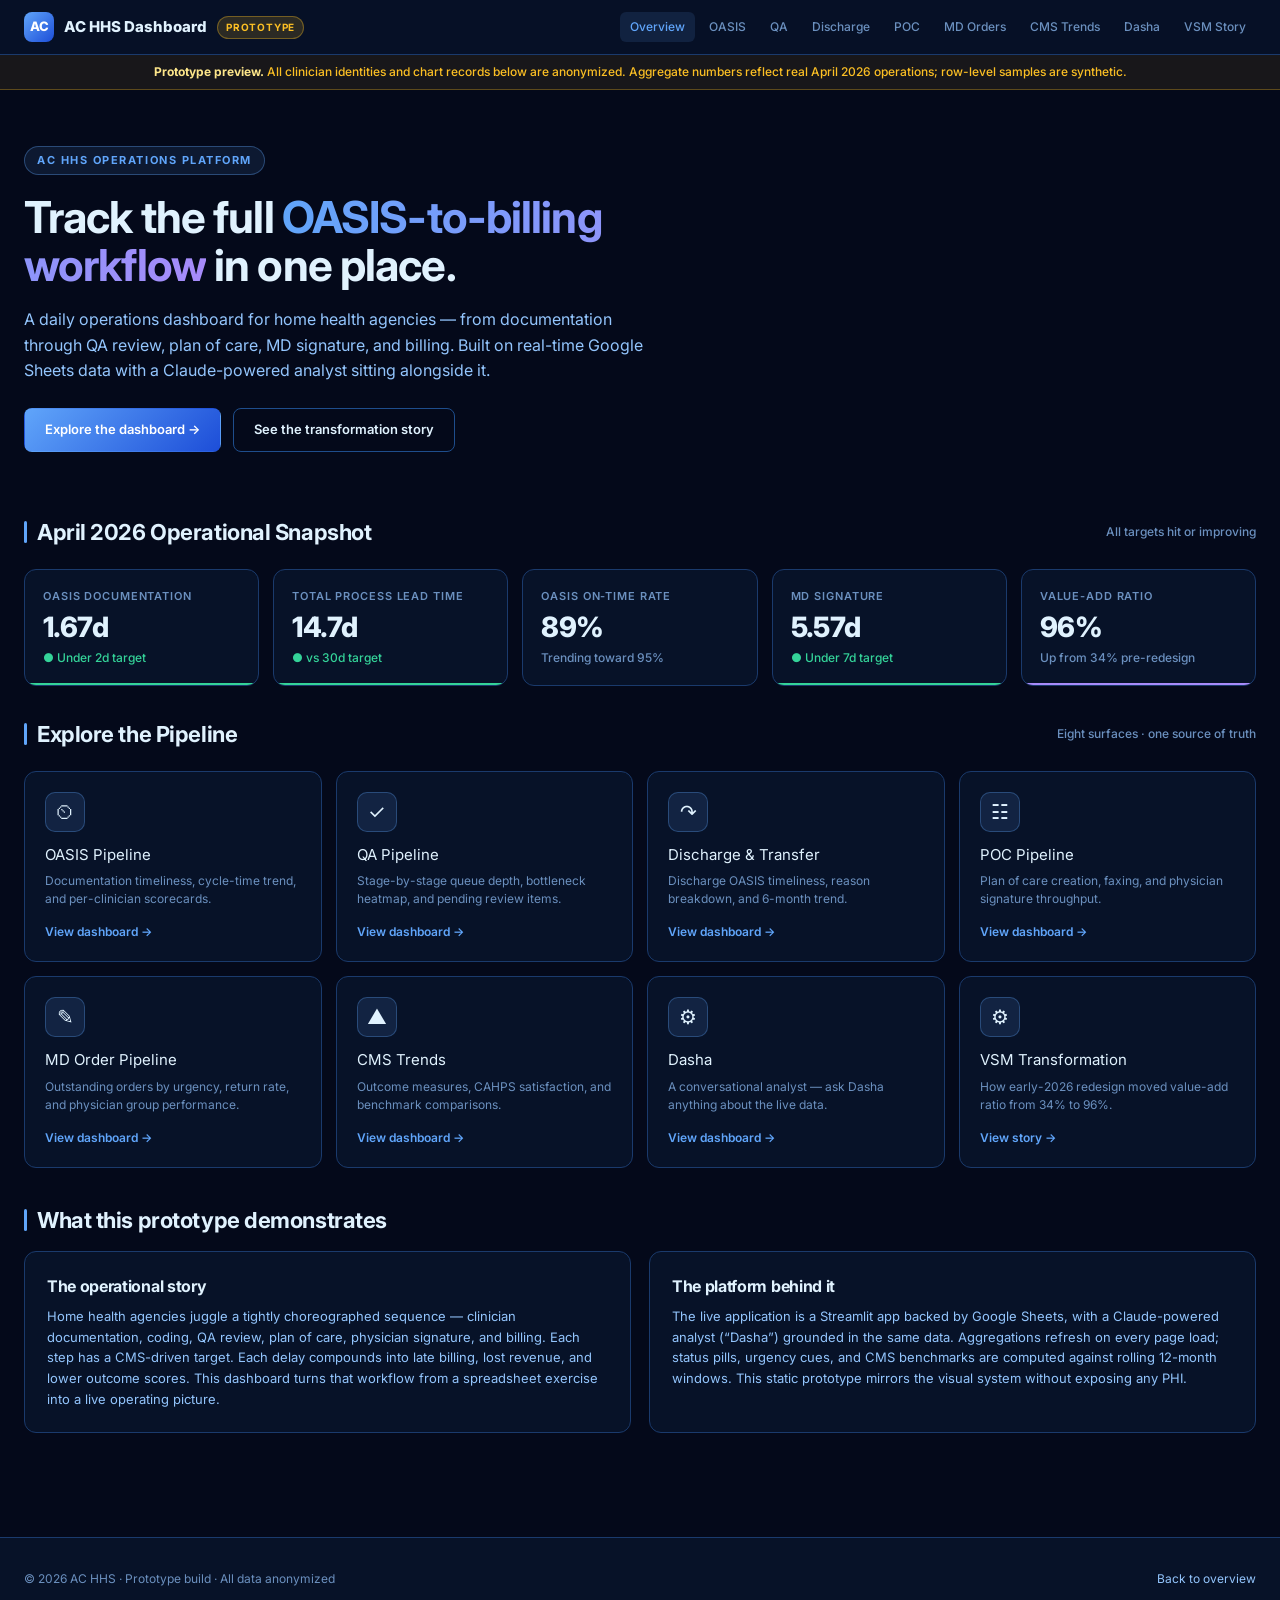
==== index.html @ 63a44fde "Build AC HHS operations dashboard prototype Static GitHub Pages site showcasing the home health oper" ====
<!DOCTYPE html>
<html lang="en">
<head>
  <meta charset="UTF-8" />
  <meta name="viewport" content="width=device-width, initial-scale=1.0" />
  <title>AC HHS Operations Dashboard — Prototype</title>
  <meta name="description" content="Prototype of the AC HHS home health operations dashboard — track OASIS-to-billing workflow in one place." />
  <link rel="stylesheet" href="assets/styles.css" />
</head>
<body>

<nav class="demo-nav">
  <div class="demo-nav-inner">
    <div class="demo-brand">
      <span class="demo-brand-mark">AC</span>
      <span>AC HHS Dashboard</span>
      <span class="demo-pill">Prototype</span>
    </div>
    <div class="demo-nav-links">
      <a href="index.html" class="active">Overview</a>
      <a href="oasis.html">OASIS</a>
      <a href="qa.html">QA</a>
      <a href="discharge.html">Discharge</a>
      <a href="poc.html">POC</a>
      <a href="md-orders.html">MD Orders</a>
      <a href="cms-trends.html">CMS Trends</a>
      <a href="dasha.html">Dasha</a>
      <a href="vsm.html">VSM Story</a>
    </div>
  </div>
</nav>

<div class="demo-banner">
  <strong>Prototype preview.</strong> All clinician identities and chart records below are anonymized. Aggregate numbers reflect real April 2026 operations; row-level samples are synthetic.
</div>

<div class="container">

  <section class="hero">
    <span class="eyebrow">AC HHS Operations Platform</span>
    <h1>Track the full <span class="accent-text">OASIS-to-billing workflow</span> in one place.</h1>
    <p>A daily operations dashboard for home health agencies — from documentation through QA review, plan of care, MD signature, and billing. Built on real-time Google Sheets data with a Claude-powered analyst sitting alongside it.</p>
    <div class="hero-ctas">
      <a class="btn btn-primary" href="oasis.html">Explore the dashboard &rarr;</a>
      <a class="btn btn-secondary" href="vsm.html">See the transformation story</a>
    </div>
  </section>

  <div class="section-header">
    <span class="section-accent"></span>
    <h2>April 2026 Operational Snapshot</h2>
    <span class="section-sub">All targets hit or improving</span>
  </div>

  <div class="kpi-grid">
    <div class="kpi-card accent-green">
      <div class="kpi-label">OASIS Documentation</div>
      <div class="kpi-value">1.67d</div>
      <div class="kpi-sub good">&#9679; Under 2d target</div>
    </div>
    <div class="kpi-card accent-green">
      <div class="kpi-label">Total Process Lead Time</div>
      <div class="kpi-value">14.7d</div>
      <div class="kpi-sub good">&#9679; vs 30d target</div>
    </div>
    <div class="kpi-card accent-blue">
      <div class="kpi-label">OASIS On-Time Rate</div>
      <div class="kpi-value">89%</div>
      <div class="kpi-sub">Trending toward 95%</div>
    </div>
    <div class="kpi-card accent-green">
      <div class="kpi-label">MD Signature</div>
      <div class="kpi-value">5.57d</div>
      <div class="kpi-sub good">&#9679; Under 7d target</div>
    </div>
    <div class="kpi-card accent-purple">
      <div class="kpi-label">Value-Add Ratio</div>
      <div class="kpi-value">96%</div>
      <div class="kpi-sub">Up from 34% pre-redesign</div>
    </div>
  </div>

  <div class="section-header">
    <span class="section-accent"></span>
    <h2>Explore the Pipeline</h2>
    <span class="section-sub">Eight surfaces &middot; one source of truth</span>
  </div>

  <div class="page-grid">
    <a class="page-card" href="oasis.html">
      <div class="page-card-icon">&#9202;</div>
      <div class="page-card-title">OASIS Pipeline</div>
      <div class="page-card-desc">Documentation timeliness, cycle-time trend, and per-clinician scorecards.</div>
      <span class="page-card-link">View dashboard &rarr;</span>
    </a>
    <a class="page-card" href="qa.html">
      <div class="page-card-icon">&#10003;</div>
      <div class="page-card-title">QA Pipeline</div>
      <div class="page-card-desc">Stage-by-stage queue depth, bottleneck heatmap, and pending review items.</div>
      <span class="page-card-link">View dashboard &rarr;</span>
    </a>
    <a class="page-card" href="discharge.html">
      <div class="page-card-icon">&#8631;</div>
      <div class="page-card-title">Discharge &amp; Transfer</div>
      <div class="page-card-desc">Discharge OASIS timeliness, reason breakdown, and 6-month trend.</div>
      <span class="page-card-link">View dashboard &rarr;</span>
    </a>
    <a class="page-card" href="poc.html">
      <div class="page-card-icon">&#9783;</div>
      <div class="page-card-title">POC Pipeline</div>
      <div class="page-card-desc">Plan of care creation, faxing, and physician signature throughput.</div>
      <span class="page-card-link">View dashboard &rarr;</span>
    </a>
    <a class="page-card" href="md-orders.html">
      <div class="page-card-icon">&#9998;</div>
      <div class="page-card-title">MD Order Pipeline</div>
      <div class="page-card-desc">Outstanding orders by urgency, return rate, and physician group performance.</div>
      <span class="page-card-link">View dashboard &rarr;</span>
    </a>
    <a class="page-card" href="cms-trends.html">
      <div class="page-card-icon">&#9650;</div>
      <div class="page-card-title">CMS Trends</div>
      <div class="page-card-desc">Outcome measures, CAHPS satisfaction, and benchmark comparisons.</div>
      <span class="page-card-link">View dashboard &rarr;</span>
    </a>
    <a class="page-card" href="dasha.html">
      <div class="page-card-icon">&#9881;</div>
      <div class="page-card-title">Dasha</div>
      <div class="page-card-desc">A conversational analyst — ask Dasha anything about the live data.</div>
      <span class="page-card-link">View dashboard &rarr;</span>
    </a>
    <a class="page-card" href="vsm.html">
      <div class="page-card-icon">&#9881;</div>
      <div class="page-card-title">VSM Transformation</div>
      <div class="page-card-desc">How early-2026 redesign moved value-add ratio from 34% to 96%.</div>
      <span class="page-card-link">View story &rarr;</span>
    </a>
  </div>

  <div class="section-header">
    <span class="section-accent"></span>
    <h2>What this prototype demonstrates</h2>
  </div>

  <div class="two-col">
    <div class="content-card">
      <h3>The operational story</h3>
      <p>Home health agencies juggle a tightly choreographed sequence — clinician documentation, coding, QA review, plan of care, physician signature, and billing. Each step has a CMS-driven target. Each delay compounds into late billing, lost revenue, and lower outcome scores. This dashboard turns that workflow from a spreadsheet exercise into a live operating picture.</p>
    </div>
    <div class="content-card">
      <h3>The platform behind it</h3>
      <p>The live application is a Streamlit app backed by Google Sheets, with a Claude-powered analyst (&ldquo;Dasha&rdquo;) grounded in the same data. Aggregations refresh on every page load; status pills, urgency cues, and CMS benchmarks are computed against rolling 12-month windows. This static prototype mirrors the visual system without exposing any PHI.</p>
    </div>
  </div>

  <div class="spacer-lg"></div>
</div>

<footer class="demo-footer">
  <div class="demo-footer-row">
    <div>&copy; 2026 AC HHS &middot; Prototype build &middot; All data anonymized</div>
    <div><a href="index.html">Back to overview</a></div>
  </div>
</footer>

</body>
</html>
---- assets/styles.css ----
/* AC HHS Operations Dashboard — Prototype Stylesheet
   Dark theme, static. No JS dependencies. */

@import url('https://fonts.googleapis.com/css2?family=Inter:wght@400;500;600;700;800&display=swap');

:root {
  --bg: #04091a;
  --card: #071228;
  --card-2: #0a1a36;
  --border: #1a3a6c;
  --border-bright: #1e4d8c;
  --text: #e0f2fe;
  --text-2: #93c5fd;
  --muted: #6b90bf;
  --accent: #60a5fa;
  --accent-2: #3b82f6;
  --accent-3: #1d4ed8;
  --good: #34d399;
  --warn: #fbbf24;
  --bad: #f87171;
  --orange: #fb923c;
  --purple: #a78bfa;
}

* { box-sizing: border-box; }

html, body {
  margin: 0;
  padding: 0;
  background: var(--bg);
  color: var(--text);
  font-family: 'Inter', -apple-system, BlinkMacSystemFont, sans-serif;
  font-size: 14px;
  line-height: 1.5;
  -webkit-font-smoothing: antialiased;
}

a { color: var(--accent); text-decoration: none; }
a:hover { color: var(--text); }

h1, h2, h3, h4 { color: var(--text); margin: 0; font-weight: 700; letter-spacing: -0.02em; }
h1 { font-size: 32px; line-height: 1.15; }
h2 { font-size: 22px; }
h3 { font-size: 16px; }

p { margin: 0; color: var(--text-2); }

.container {
  max-width: 1280px;
  margin: 0 auto;
  padding: 0 24px;
}

/* ---------- Sticky top nav ---------- */
.demo-nav {
  position: sticky;
  top: 0;
  z-index: 100;
  background: rgba(7, 18, 40, 0.92);
  backdrop-filter: blur(10px);
  border-bottom: 1px solid var(--border);
}
.demo-nav-inner {
  max-width: 1280px;
  margin: 0 auto;
  padding: 12px 24px;
  display: flex;
  align-items: center;
  gap: 24px;
  flex-wrap: wrap;
}
.demo-brand {
  display: flex;
  align-items: center;
  gap: 10px;
  font-weight: 800;
  font-size: 15px;
  color: var(--text);
}
.demo-brand-mark {
  width: 30px;
  height: 30px;
  border-radius: 8px;
  background: linear-gradient(135deg, var(--accent) 0%, var(--accent-3) 100%);
  display: inline-flex;
  align-items: center;
  justify-content: center;
  color: #fff;
  font-weight: 800;
  font-size: 13px;
}
.demo-pill {
  font-size: 10px;
  font-weight: 700;
  letter-spacing: 0.08em;
  text-transform: uppercase;
  padding: 3px 8px;
  border-radius: 999px;
  background: rgba(251, 191, 36, 0.15);
  color: var(--warn);
  border: 1px solid rgba(251, 191, 36, 0.35);
}
.demo-nav-links {
  display: flex;
  gap: 4px;
  flex-wrap: wrap;
  margin-left: auto;
}
.demo-nav-links a {
  font-size: 12px;
  font-weight: 500;
  color: var(--muted);
  padding: 6px 10px;
  border-radius: 6px;
  transition: all 0.15s;
}
.demo-nav-links a:hover { color: var(--text); background: rgba(96, 165, 250, 0.08); }
.demo-nav-links a.active { color: var(--accent); background: rgba(96, 165, 250, 0.12); }

/* ---------- Demo banner ---------- */
.demo-banner {
  background: rgba(251, 191, 36, 0.08);
  border-bottom: 1px solid rgba(251, 191, 36, 0.3);
  color: var(--warn);
  font-size: 12px;
  padding: 8px 24px;
  text-align: center;
  font-weight: 500;
}
.demo-banner strong { color: #fde68a; font-weight: 700; }

/* ---------- Dashboard header ---------- */
.dash-header {
  position: relative;
  background: linear-gradient(135deg, var(--card) 0%, var(--card-2) 100%);
  border: 1px solid var(--border);
  border-radius: 14px;
  padding: 28px 32px;
  margin: 28px 0;
  overflow: hidden;
}
.dash-header::before {
  content: '';
  position: absolute;
  top: 0;
  left: 0;
  right: 0;
  height: 3px;
  background: linear-gradient(90deg, #60a5fa 0%, #a78bfa 25%, #34d399 50%, #fbbf24 75%, #f87171 100%);
}
.dash-header-inner {
  display: flex;
  align-items: center;
  justify-content: space-between;
  gap: 32px;
  flex-wrap: wrap;
}
.dash-title-block { display: flex; align-items: center; gap: 16px; }
.dash-logo {
  width: 48px;
  height: 48px;
  border-radius: 12px;
  background: linear-gradient(135deg, var(--accent) 0%, var(--accent-3) 100%);
  display: inline-flex;
  align-items: center;
  justify-content: center;
  font-weight: 800;
  color: #fff;
  font-size: 18px;
}
.dash-eyebrow {
  font-size: 11px;
  font-weight: 600;
  letter-spacing: 0.12em;
  color: var(--muted);
  text-transform: uppercase;
  margin-bottom: 4px;
}
.dash-title { font-size: 26px; }
.dash-header-stats { display: flex; gap: 28px; flex-wrap: wrap; }
.header-stat {
  text-align: right;
  border-left: 1px solid var(--border);
  padding-left: 28px;
}
.header-stat:first-child { border-left: none; padding-left: 0; }
.header-stat-label {
  font-size: 10px;
  font-weight: 600;
  letter-spacing: 0.1em;
  color: var(--muted);
  text-transform: uppercase;
  margin-bottom: 4px;
}
.header-stat-value { font-size: 20px; font-weight: 700; color: var(--text); }

/* ---------- KPI cards ---------- */
.kpi-grid {
  display: grid;
  grid-template-columns: repeat(auto-fit, minmax(180px, 1fr));
  gap: 14px;
  margin: 20px 0 28px;
}
.kpi-card {
  position: relative;
  background: var(--card);
  border: 1px solid var(--border);
  border-radius: 12px;
  padding: 18px;
  overflow: hidden;
  transition: transform 0.15s, border-color 0.15s;
  --accent: var(--accent);
}
.kpi-card:hover {
  transform: translateY(-2px);
  border-color: var(--border-bright);
}
.kpi-card::after {
  content: '';
  position: absolute;
  bottom: 0; left: 0; right: 0;
  height: 2px;
  background: var(--accent);
}
.kpi-label {
  font-size: 11px;
  font-weight: 600;
  letter-spacing: 0.08em;
  color: var(--muted);
  text-transform: uppercase;
  margin-bottom: 8px;
}
.kpi-value {
  font-size: 28px;
  font-weight: 800;
  color: var(--text);
  letter-spacing: -0.02em;
  line-height: 1.1;
}
.kpi-sub {
  margin-top: 6px;
  font-size: 12px;
  font-weight: 500;
  color: var(--muted);
}
.kpi-sub.good { color: var(--good); }
.kpi-sub.warn { color: var(--warn); }
.kpi-sub.bad { color: var(--bad); }
.kpi-card.accent-green { --accent: var(--good); }
.kpi-card.accent-yellow { --accent: var(--warn); }
.kpi-card.accent-red { --accent: var(--bad); }
.kpi-card.accent-orange { --accent: var(--orange); }
.kpi-card.accent-purple { --accent: var(--purple); }
.kpi-card.accent-blue { --accent: var(--accent); }

/* ---------- Pills ---------- */
.pill {
  display: inline-flex;
  align-items: center;
  gap: 5px;
  padding: 3px 9px;
  border-radius: 999px;
  font-size: 11px;
  font-weight: 600;
  line-height: 1.4;
  letter-spacing: 0.02em;
  border: 1px solid transparent;
  white-space: nowrap;
}
.pill-green  { background: rgba(52, 211, 153, 0.12); color: var(--good);  border-color: rgba(52, 211, 153, 0.35); }
.pill-yellow { background: rgba(251, 191, 36, 0.12); color: var(--warn);  border-color: rgba(251, 191, 36, 0.35); }
.pill-red    { background: rgba(248, 113, 113, 0.12); color: var(--bad);  border-color: rgba(248, 113, 113, 0.35); }
.pill-blue   { background: rgba(96, 165, 250, 0.12); color: var(--accent); border-color: rgba(96, 165, 250, 0.35); }
.pill-orange { background: rgba(251, 146, 60, 0.12); color: var(--orange); border-color: rgba(251, 146, 60, 0.35); }
.pill-gray   { background: rgba(107, 144, 191, 0.12); color: var(--muted); border-color: rgba(107, 144, 191, 0.35); }
.pill-purple { background: rgba(167, 139, 250, 0.12); color: var(--purple); border-color: rgba(167, 139, 250, 0.35); }

/* ---------- Section headers ---------- */
.section-header {
  display: flex;
  align-items: center;
  gap: 10px;
  margin: 32px 0 14px;
}
.section-accent {
  width: 3px;
  height: 22px;
  background: var(--accent);
  border-radius: 2px;
}
.section-sub {
  color: var(--muted);
  font-size: 12px;
  margin-left: auto;
  font-weight: 500;
}

/* ---------- Cards & layouts ---------- */
.panel {
  background: var(--card);
  border: 1px solid var(--border);
  border-radius: 12px;
  padding: 20px;
}
.two-col {
  display: grid;
  grid-template-columns: 1fr 1fr;
  gap: 18px;
}
.three-col {
  display: grid;
  grid-template-columns: repeat(3, 1fr);
  gap: 14px;
}
@media (max-width: 860px) {
  .two-col, .three-col { grid-template-columns: 1fr; }
}
.content-card {
  background: var(--card);
  border: 1px solid var(--border);
  border-radius: 12px;
  padding: 22px;
}
.content-card h3 { margin-bottom: 8px; }
.content-card p { font-size: 13px; line-height: 1.6; }

/* ---------- Pipeline tables ---------- */
.pipeline-table-wrap {
  background: var(--card);
  border: 1px solid var(--border);
  border-radius: 12px;
  overflow: hidden;
}
.pipeline-table {
  width: 100%;
  border-collapse: collapse;
  font-size: 13px;
}
.pipeline-table thead th {
  background: rgba(26, 58, 108, 0.4);
  color: var(--muted);
  font-size: 10px;
  font-weight: 700;
  text-transform: uppercase;
  letter-spacing: 0.1em;
  padding: 11px 14px;
  text-align: left;
  border-bottom: 1px solid var(--border);
}
.pipeline-table tbody td {
  padding: 12px 14px;
  border-bottom: 1px solid rgba(26, 58, 108, 0.4);
  color: var(--text);
}
.pipeline-table tbody tr:last-child td { border-bottom: none; }
.pipeline-table tbody tr:hover { background: rgba(96, 165, 250, 0.04); }
.pipeline-table td.score-good { color: var(--good); font-weight: 600; }
.pipeline-table td.score-warn { color: var(--warn); font-weight: 600; }
.pipeline-table td.score-bad  { color: var(--bad);  font-weight: 600; }
.pipeline-table td.above { color: var(--good); font-weight: 600; }
.pipeline-table td.below { color: var(--bad);  font-weight: 600; }
.pipeline-table td.near  { color: var(--warn); font-weight: 600; }
.pipeline-table td.num { font-variant-numeric: tabular-nums; }

/* ---------- Bar charts (CSS) ---------- */
.bar-chart {
  display: flex;
  flex-direction: column;
  gap: 10px;
}
.bar-row {
  display: grid;
  grid-template-columns: 140px 1fr 60px;
  align-items: center;
  gap: 12px;
  font-size: 12px;
}
.bar-row .bar-label {
  color: var(--text-2);
  font-weight: 500;
}
.bar-row .bar-value {
  text-align: right;
  font-variant-numeric: tabular-nums;
  font-weight: 600;
  color: var(--text);
}
.bar-track {
  background: rgba(26, 58, 108, 0.35);
  border-radius: 6px;
  height: 18px;
  overflow: hidden;
  position: relative;
}
.bar-fill {
  height: 100%;
  border-radius: 6px;
  background: var(--accent);
  transition: width 0.4s;
}
.bar-fill.blue   { background: linear-gradient(90deg, #3b82f6, #60a5fa); }
.bar-fill.green  { background: linear-gradient(90deg, #10b981, #34d399); }
.bar-fill.yellow { background: linear-gradient(90deg, #d97706, #fbbf24); }
.bar-fill.red    { background: linear-gradient(90deg, #dc2626, #f87171); }
.bar-fill.purple { background: linear-gradient(90deg, #7c3aed, #a78bfa); }
.bar-fill.orange { background: linear-gradient(90deg, #ea580c, #fb923c); }

/* Stacked bars */
.stacked-row {
  display: grid;
  grid-template-columns: 140px 1fr 90px;
  align-items: center;
  gap: 12px;
  font-size: 12px;
  margin-bottom: 8px;
}
.stacked-bar {
  display: flex;
  height: 22px;
  border-radius: 6px;
  overflow: hidden;
  background: rgba(26, 58, 108, 0.35);
}
.stacked-seg {
  height: 100%;
  display: flex;
  align-items: center;
  justify-content: center;
  font-size: 10px;
  font-weight: 700;
  color: rgba(4, 9, 26, 0.85);
}
.stacked-seg.green  { background: var(--good); }
.stacked-seg.yellow { background: var(--warn); }
.stacked-seg.red    { background: var(--bad); }
.stacked-seg.gray   { background: var(--muted); }
.stacked-row .bar-label { color: var(--text-2); font-weight: 600; }
.stacked-row .bar-value {
  text-align: right;
  font-variant-numeric: tabular-nums;
  color: var(--muted);
  font-size: 12px;
}

/* Grouped bar chart (CMS comparisons) */
.grouped-bar-row {
  display: grid;
  grid-template-columns: 180px 1fr;
  align-items: center;
  gap: 14px;
  padding: 10px 0;
  border-bottom: 1px solid rgba(26, 58, 108, 0.4);
}
.grouped-bar-row:last-child { border-bottom: none; }
.grouped-bar-label { color: var(--text); font-weight: 600; font-size: 13px; }
.grouped-bar-set { display: flex; flex-direction: column; gap: 6px; }
.grouped-bar-item {
  display: grid;
  grid-template-columns: 60px 1fr 50px;
  gap: 10px;
  align-items: center;
  font-size: 11px;
}
.grouped-bar-item .source { color: var(--muted); text-transform: uppercase; font-weight: 600; letter-spacing: 0.06em; }
.grouped-bar-item .track { background: rgba(26, 58, 108, 0.35); border-radius: 4px; height: 12px; overflow: hidden; }
.grouped-bar-item .fill  { height: 100%; border-radius: 4px; }
.grouped-bar-item .num   { text-align: right; font-variant-numeric: tabular-nums; color: var(--text); font-weight: 600; }

/* ---------- SVG trend chart ---------- */
.trend-chart {
  background: var(--card);
  border: 1px solid var(--border);
  border-radius: 12px;
  padding: 18px;
}
.trend-chart svg { width: 100%; height: auto; }

/* ---------- Flag cards ---------- */
.flag-grid {
  display: grid;
  grid-template-columns: repeat(auto-fit, minmax(260px, 1fr));
  gap: 14px;
}
.flag-card {
  position: relative;
  background: var(--card);
  border: 1px solid var(--border);
  border-left: 4px solid var(--accent);
  border-radius: 10px;
  padding: 18px;
}
.flag-card.flag-green { border-left-color: var(--good); }
.flag-card.flag-yellow { border-left-color: var(--warn); }
.flag-card.flag-red   { border-left-color: var(--bad); }
.flag-card-label {
  font-size: 11px;
  font-weight: 600;
  letter-spacing: 0.08em;
  color: var(--muted);
  text-transform: uppercase;
  margin-bottom: 6px;
}
.flag-card-title { font-size: 15px; margin-bottom: 12px; }
.flag-stats {
  display: grid;
  grid-template-columns: repeat(3, 1fr);
  gap: 10px;
}
.flag-stat { font-size: 12px; }
.flag-stat-label { color: var(--muted); font-size: 10px; text-transform: uppercase; letter-spacing: 0.08em; margin-bottom: 3px; }
.flag-stat-value { font-size: 17px; font-weight: 700; color: var(--text); }
.flag-stat-value.good { color: var(--good); }
.flag-stat-value.bad  { color: var(--bad); }

/* ---------- Landing page ---------- */
.hero {
  padding: 56px 0 32px;
}
.hero .eyebrow {
  display: inline-block;
  font-size: 11px;
  font-weight: 700;
  color: var(--accent);
  letter-spacing: 0.14em;
  text-transform: uppercase;
  padding: 5px 12px;
  background: rgba(96, 165, 250, 0.1);
  border: 1px solid rgba(96, 165, 250, 0.35);
  border-radius: 999px;
  margin-bottom: 18px;
}
.hero h1 {
  font-size: 44px;
  line-height: 1.1;
  max-width: 760px;
  margin-bottom: 18px;
}
.hero h1 .accent-text {
  background: linear-gradient(90deg, var(--accent) 0%, var(--purple) 100%);
  -webkit-background-clip: text;
  background-clip: text;
  -webkit-text-fill-color: transparent;
}
.hero p {
  font-size: 16px;
  max-width: 640px;
  line-height: 1.6;
  margin-bottom: 24px;
}
.hero-ctas { display: flex; gap: 12px; flex-wrap: wrap; }
.btn {
  display: inline-flex;
  align-items: center;
  gap: 8px;
  padding: 11px 20px;
  border-radius: 8px;
  font-weight: 600;
  font-size: 13px;
  transition: all 0.15s;
  border: 1px solid transparent;
}
.btn-primary {
  background: linear-gradient(135deg, var(--accent) 0%, var(--accent-3) 100%);
  color: #fff;
}
.btn-primary:hover { color: #fff; transform: translateY(-1px); }
.btn-secondary {
  background: transparent;
  border-color: var(--border-bright);
  color: var(--text);
}
.btn-secondary:hover { background: rgba(96, 165, 250, 0.08); color: var(--text); }

/* Page grid (landing) */
.page-grid {
  display: grid;
  grid-template-columns: repeat(auto-fit, minmax(240px, 1fr));
  gap: 14px;
  margin: 20px 0 36px;
}
.page-card {
  position: relative;
  display: block;
  background: var(--card);
  border: 1px solid var(--border);
  border-radius: 12px;
  padding: 20px;
  color: var(--text);
  transition: transform 0.15s, border-color 0.15s, box-shadow 0.15s;
  overflow: hidden;
}
.page-card::after {
  content: '';
  position: absolute;
  bottom: 0; left: 0; right: 0;
  height: 2px;
  background: linear-gradient(90deg, var(--accent), var(--purple));
  opacity: 0;
  transition: opacity 0.15s;
}
.page-card:hover {
  transform: translateY(-3px);
  border-color: var(--border-bright);
  box-shadow: 0 10px 30px -10px rgba(96, 165, 250, 0.2);
  color: var(--text);
}
.page-card:hover::after { opacity: 1; }
.page-card-icon {
  width: 40px;
  height: 40px;
  border-radius: 10px;
  background: rgba(96, 165, 250, 0.12);
  border: 1px solid rgba(96, 165, 250, 0.3);
  display: inline-flex;
  align-items: center;
  justify-content: center;
  font-size: 20px;
  margin-bottom: 12px;
}
.page-card-title { font-size: 15px; margin-bottom: 6px; }
.page-card-desc { font-size: 12px; color: var(--muted); line-height: 1.5; margin-bottom: 12px; }
.page-card-link {
  font-size: 12px;
  font-weight: 600;
  color: var(--accent);
}

/* ---------- Chat shell (Dasha) ---------- */
.chat-shell {
  background: var(--card);
  border: 1px solid var(--border);
  border-radius: 12px;
  padding: 24px;
  max-width: 880px;
  margin: 0 auto;
}
.chat-msg {
  display: flex;
  gap: 12px;
  margin-bottom: 18px;
  align-items: flex-start;
}
.chat-msg.user { flex-direction: row-reverse; }
.chat-avatar {
  width: 36px;
  height: 36px;
  border-radius: 50%;
  display: inline-flex;
  align-items: center;
  justify-content: center;
  font-weight: 700;
  font-size: 13px;
  flex-shrink: 0;
}
.chat-avatar.user { background: linear-gradient(135deg, #60a5fa, #1d4ed8); color: #fff; }
.chat-avatar.ai   { background: linear-gradient(135deg, #a78bfa, #6d28d9); color: #fff; }
.chat-bubble {
  background: rgba(26, 58, 108, 0.35);
  border: 1px solid var(--border);
  border-radius: 12px;
  padding: 12px 16px;
  max-width: 75%;
  font-size: 13px;
  line-height: 1.55;
  color: var(--text);
}
.chat-msg.user .chat-bubble {
  background: rgba(96, 165, 250, 0.12);
  border-color: rgba(96, 165, 250, 0.35);
}
.chat-bubble strong { color: var(--text); font-weight: 700; }
.chat-bubble code {
  font-family: 'SF Mono', Menlo, monospace;
  font-size: 12px;
  background: rgba(96, 165, 250, 0.1);
  padding: 1px 5px;
  border-radius: 4px;
  color: var(--accent);
}
.chat-input {
  display: flex;
  align-items: center;
  gap: 8px;
  background: var(--bg);
  border: 1px solid var(--border-bright);
  border-radius: 10px;
  padding: 10px 14px;
  margin-top: 18px;
}
.chat-input .field {
  flex: 1;
  color: var(--muted);
  font-size: 13px;
}
.chat-input .send-btn {
  background: var(--accent-2);
  color: #fff;
  font-weight: 600;
  font-size: 12px;
  padding: 6px 14px;
  border-radius: 6px;
}
.suggest-row {
  display: flex;
  gap: 8px;
  flex-wrap: wrap;
  margin-top: 16px;
}
.suggest-btn {
  background: transparent;
  border: 1px solid var(--border);
  border-radius: 999px;
  color: var(--text-2);
  font-size: 12px;
  padding: 6px 14px;
  cursor: pointer;
  font-weight: 500;
  transition: all 0.15s;
}
.suggest-btn:hover {
  border-color: var(--accent);
  color: var(--accent);
}

/* ---------- VSM flow ---------- */
.vsm-flow {
  display: flex;
  gap: 8px;
  overflow-x: auto;
  padding: 4px 0 14px;
  margin-top: 14px;
}
.vsm-step {
  flex: 1 0 150px;
  background: var(--card);
  border: 1px solid var(--border);
  border-radius: 10px;
  padding: 14px;
  position: relative;
}
.vsm-step + .vsm-step::before {
  content: '→';
  position: absolute;
  left: -18px;
  top: 50%;
  transform: translateY(-50%);
  color: var(--accent);
  font-weight: 700;
  font-size: 18px;
}
.vsm-step-num {
  font-size: 10px;
  font-weight: 700;
  letter-spacing: 0.12em;
  color: var(--accent);
  text-transform: uppercase;
  margin-bottom: 6px;
}
.vsm-step-name { font-weight: 700; font-size: 13px; margin-bottom: 8px; color: var(--text); }
.vsm-step-owner { font-size: 11px; color: var(--muted); margin-bottom: 8px; }
.vsm-step-target {
  font-size: 11px;
  font-weight: 600;
  color: var(--good);
  background: rgba(52, 211, 153, 0.1);
  border: 1px solid rgba(52, 211, 153, 0.3);
  padding: 2px 7px;
  border-radius: 4px;
  display: inline-block;
}

.vsm-state-card {
  background: var(--card);
  border: 1px solid var(--border);
  border-radius: 12px;
  padding: 22px;
  border-top: 4px solid var(--border);
}
.vsm-state-card.before { border-top-color: var(--bad); }
.vsm-state-card.after  { border-top-color: var(--good); }
.vsm-state-card h3 { font-size: 17px; margin-bottom: 14px; }
.vsm-state-metrics { display: flex; flex-direction: column; gap: 12px; margin-bottom: 14px; }
.vsm-metric {
  display: flex;
  justify-content: space-between;
  align-items: baseline;
  padding-bottom: 10px;
  border-bottom: 1px solid rgba(26, 58, 108, 0.4);
}
.vsm-metric:last-child { border-bottom: none; padding-bottom: 0; }
.vsm-metric-label { color: var(--muted); font-size: 12px; }
.vsm-metric-value { font-weight: 700; font-size: 17px; color: var(--text); }
.vsm-state-card.before .vsm-metric-value { color: var(--bad); }
.vsm-state-card.after  .vsm-metric-value { color: var(--good); }
.vsm-state-card ul { padding-left: 18px; margin: 0; color: var(--text-2); font-size: 13px; }
.vsm-state-card li { margin-bottom: 6px; }

/* ---------- Footer ---------- */
.demo-footer {
  margin-top: 64px;
  padding: 32px 24px;
  border-top: 1px solid var(--border);
  background: var(--card);
  color: var(--muted);
  font-size: 12px;
  text-align: center;
}
.demo-footer a { color: var(--text-2); }
.demo-footer-row {
  max-width: 1280px;
  margin: 0 auto;
  display: flex;
  justify-content: space-between;
  align-items: center;
  flex-wrap: wrap;
  gap: 16px;
}

/* ---------- Helpers ---------- */
.spacer-sm { height: 12px; }
.spacer-md { height: 24px; }
.spacer-lg { height: 40px; }
.muted { color: var(--muted); }
.right { text-align: right; }
.center { text-align: center; }
.summary-row {
  display: flex;
  gap: 10px;
  flex-wrap: wrap;
  align-items: center;
  margin-bottom: 12px;
}
.summary-row .label { font-size: 12px; color: var(--muted); }
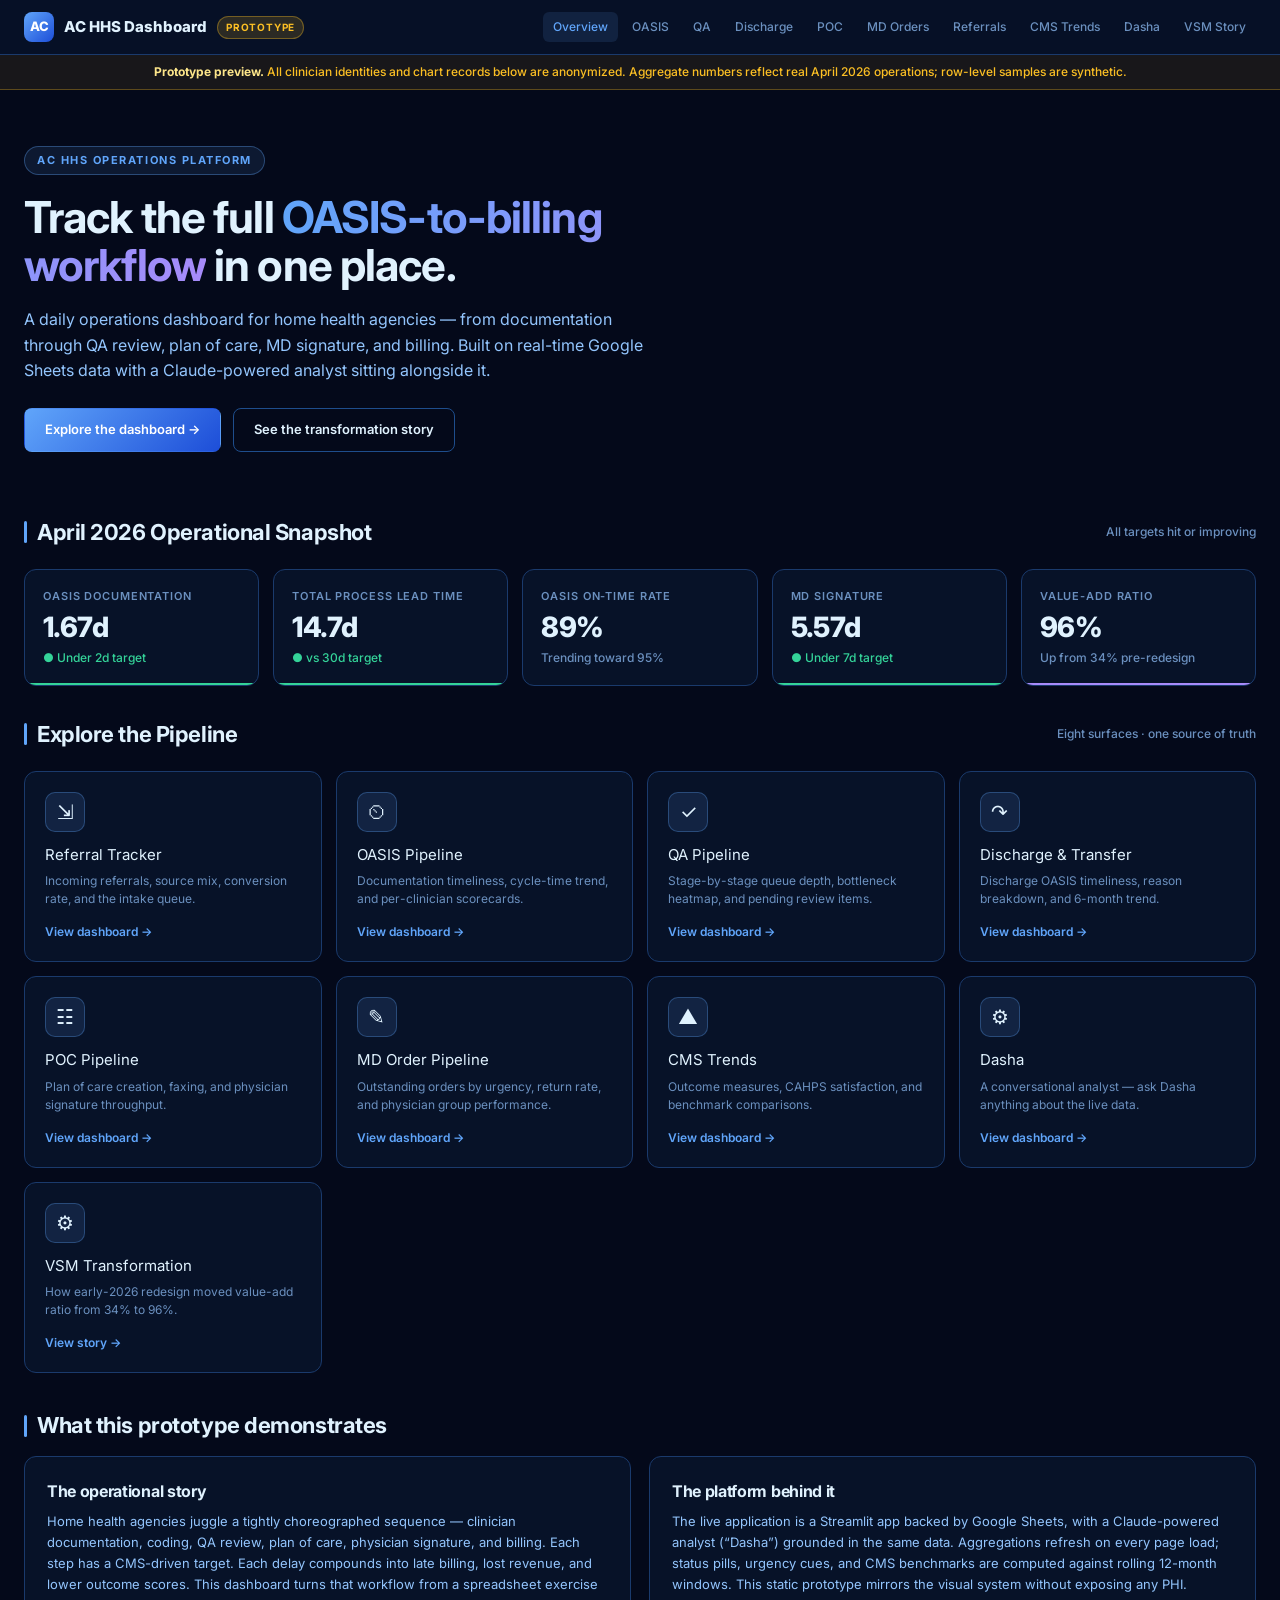
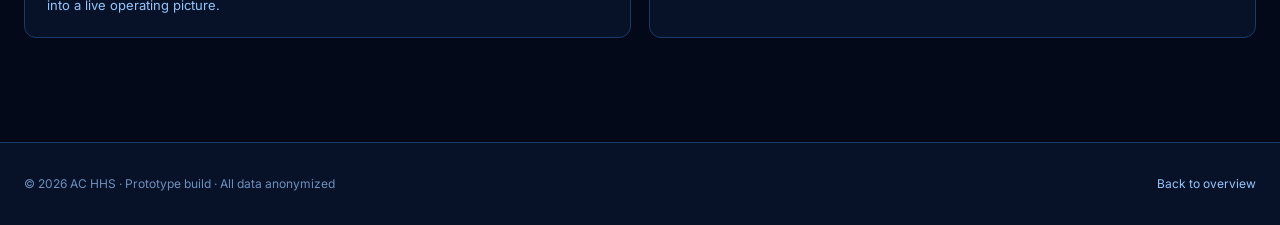
==== commit e5dafb04: "Add Referral Tracker dashboard page Eighth dashboard surface covering incoming referrals: source bre" ====
--- a/index.html
+++ b/index.html
@@ -23,6 +23,7 @@
       <a href="discharge.html">Discharge</a>
       <a href="poc.html">POC</a>
       <a href="md-orders.html">MD Orders</a>
+      <a href="referral.html">Referrals</a>
       <a href="cms-trends.html">CMS Trends</a>
       <a href="dasha.html">Dasha</a>
       <a href="vsm.html">VSM Story</a>
@@ -87,6 +88,12 @@
   </div>
 
   <div class="page-grid">
+    <a class="page-card" href="referral.html">
+      <div class="page-card-icon">&#8690;</div>
+      <div class="page-card-title">Referral Tracker</div>
+      <div class="page-card-desc">Incoming referrals, source mix, conversion rate, and the intake queue.</div>
+      <span class="page-card-link">View dashboard &rarr;</span>
+    </a>
     <a class="page-card" href="oasis.html">
       <div class="page-card-icon">&#9202;</div>
       <div class="page-card-title">OASIS Pipeline</div>
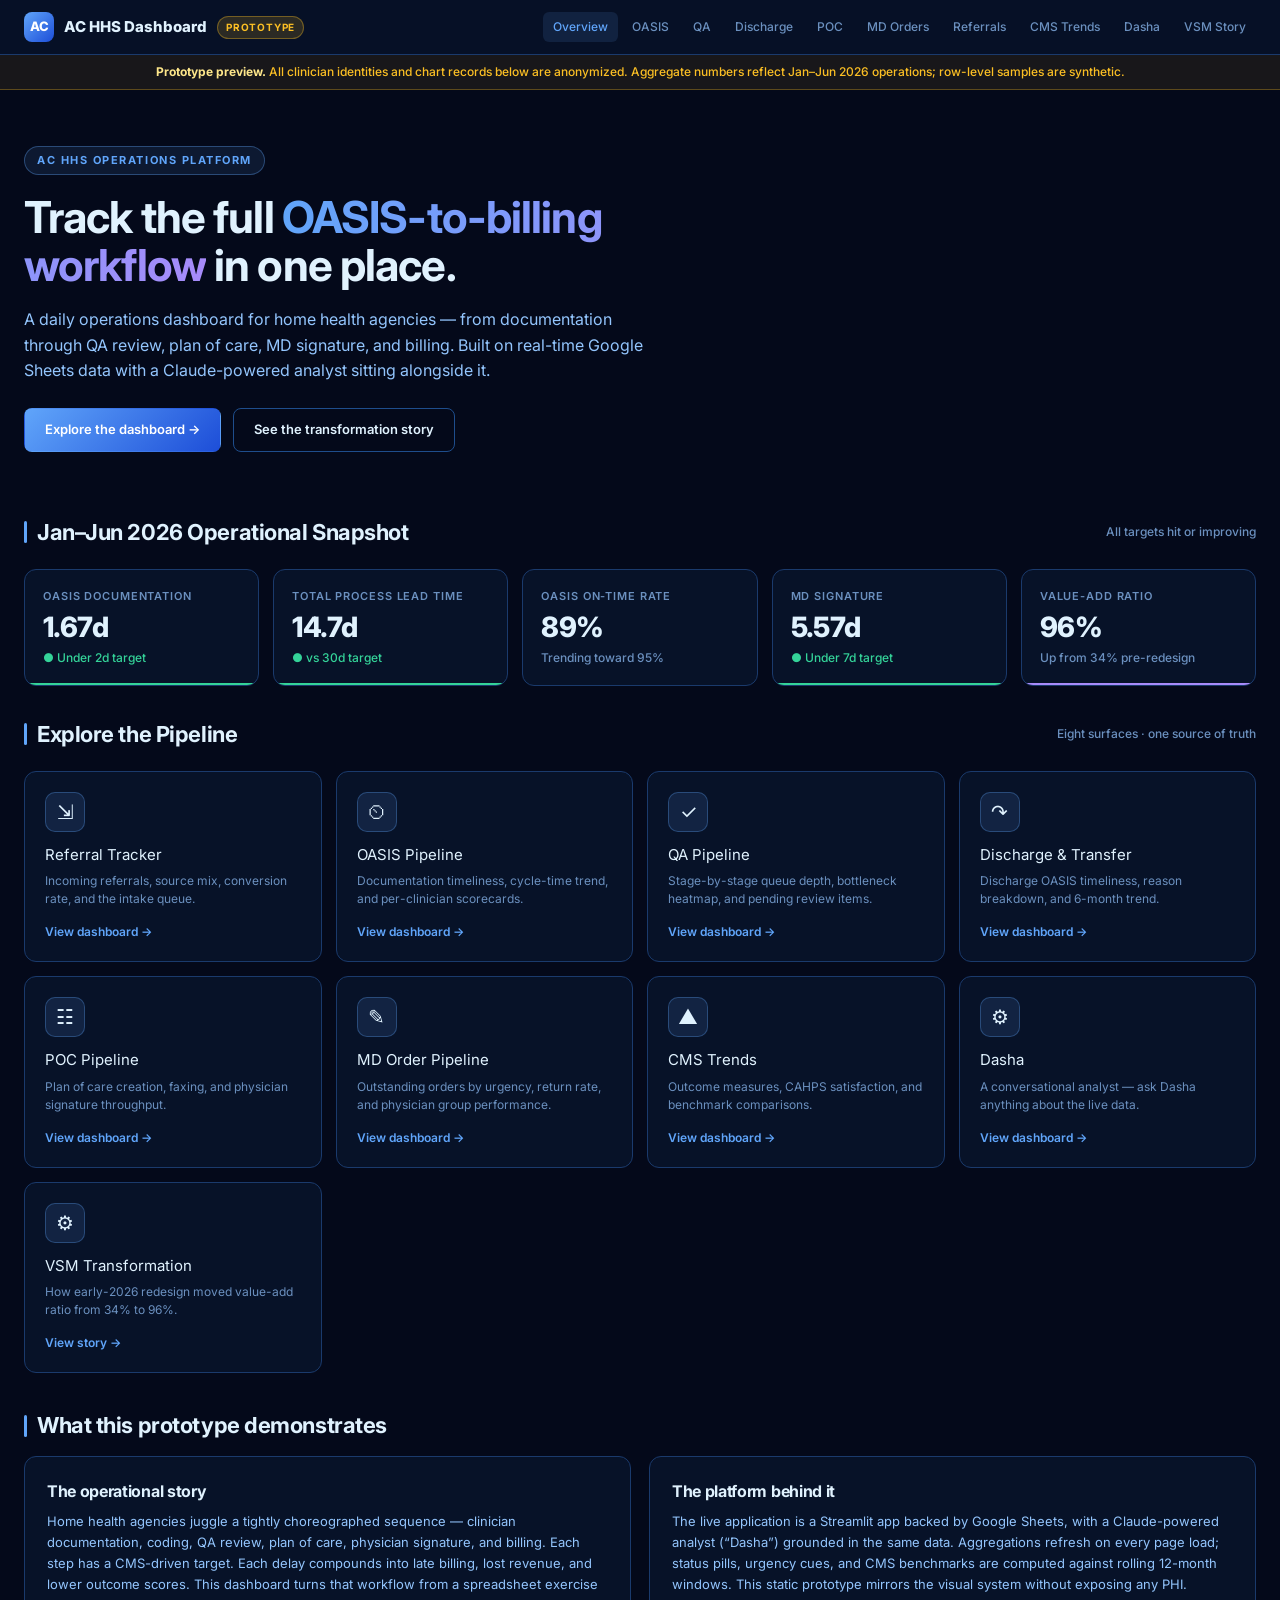
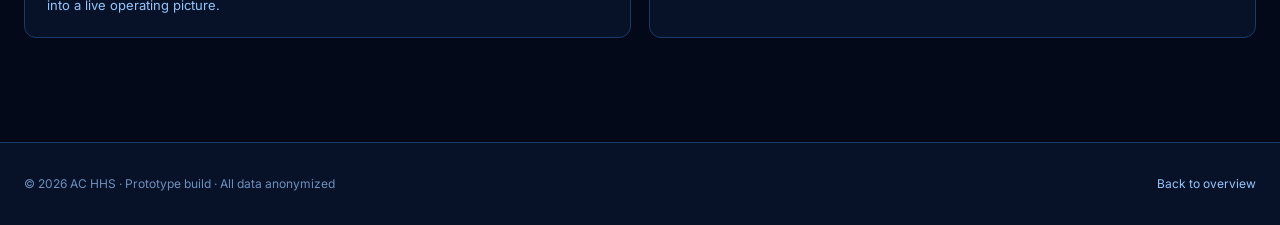
==== commit 328f77e8: "All tabs: update reporting period to Jan–Jun 2026 - index.html: snapshot header + banner text - oasi" ====
--- a/index.html
+++ b/index.html
@@ -32,7 +32,7 @@
 </nav>
 
 <div class="demo-banner">
-  <strong>Prototype preview.</strong> All clinician identities and chart records below are anonymized. Aggregate numbers reflect real April 2026 operations; row-level samples are synthetic.
+  <strong>Prototype preview.</strong> All clinician identities and chart records below are anonymized. Aggregate numbers reflect Jan&ndash;Jun 2026 operations; row-level samples are synthetic.
 </div>
 
 <div class="container">
@@ -49,7 +49,7 @@
 
   <div class="section-header">
     <span class="section-accent"></span>
-    <h2>April 2026 Operational Snapshot</h2>
+    <h2>Jan&ndash;Jun 2026 Operational Snapshot</h2>
     <span class="section-sub">All targets hit or improving</span>
   </div>
 
--- a/assets/styles.css
+++ b/assets/styles.css
@@ -329,7 +329,8 @@
   background: var(--card);
   border: 1px solid var(--border);
   border-radius: 12px;
-  overflow: hidden;
+  overflow-x: auto;
+  -webkit-overflow-scrolling: touch;
 }
 .pipeline-table {
   width: 100%;
@@ -692,6 +693,16 @@
   color: var(--muted);
   font-size: 13px;
 }
+textarea.field {
+  resize: none;
+  background: transparent;
+  border: none;
+  outline: none;
+  font-family: inherit;
+  color: var(--text);
+  min-height: 20px;
+}
+textarea.field::placeholder { color: var(--muted); }
 .chat-input .send-btn {
   background: var(--accent-2);
   color: #fff;
@@ -831,3 +842,104 @@
   margin-bottom: 12px;
 }
 .summary-row .label { font-size: 12px; color: var(--muted); }
+
+/* ---------- Responsive: tablet ---------- */
+@media (max-width: 768px) {
+  .container { padding: 0 16px; }
+
+  /* Nav stacks; links become a horizontal scroll strip */
+  .demo-nav-inner {
+    flex-direction: column;
+    align-items: stretch;
+    gap: 10px;
+    padding: 10px 16px;
+  }
+  .demo-nav-links {
+    margin-left: 0;
+    flex-wrap: nowrap;
+    overflow-x: auto;
+    -webkit-overflow-scrolling: touch;
+    gap: 2px;
+    padding-bottom: 2px;
+    scrollbar-width: thin;
+  }
+  .demo-nav-links a { flex-shrink: 0; white-space: nowrap; }
+
+  .demo-banner { padding: 8px 16px; }
+
+  /* Dashboard header stacks */
+  .dash-header { padding: 20px; margin: 20px 0; }
+  .dash-header-inner { flex-direction: column; align-items: flex-start; gap: 18px; }
+  .dash-header-stats { gap: 20px; width: 100%; }
+  .header-stat {
+    border-left: none;
+    padding-left: 0;
+    text-align: left;
+  }
+
+  /* Hero */
+  .hero { padding: 36px 0 24px; }
+  .hero h1 { font-size: 30px; }
+  .hero p { font-size: 15px; }
+  .hero-ctas .btn { flex: 1 1 auto; justify-content: center; }
+
+  h1 { font-size: 26px; }
+  .dash-title { font-size: 22px; }
+
+  /* Section header wraps cleanly */
+  .section-header { flex-wrap: wrap; }
+  .section-sub { margin-left: 0; flex-basis: 100%; }
+
+  /* KPI cards: two-up on tablet/phone */
+  .kpi-grid { grid-template-columns: repeat(2, 1fr); gap: 10px; }
+  .kpi-card { padding: 14px; }
+  .kpi-value { font-size: 24px; }
+
+  /* Charts: tighter label/value columns */
+  .bar-row { grid-template-columns: 96px 1fr 46px; gap: 8px; }
+  .stacked-row { grid-template-columns: 84px 1fr 58px; gap: 8px; }
+  .grouped-bar-row { grid-template-columns: 1fr; gap: 8px; }
+
+  /* Tables scroll horizontally rather than crushing */
+  .pipeline-table { min-width: 560px; }
+
+  /* Chat bubbles use more width on small screens */
+  .chat-shell { padding: 16px; }
+  .chat-bubble { max-width: 85%; }
+
+  .demo-footer-row { flex-direction: column; text-align: center; }
+}
+
+/* ---------- Responsive: phone ---------- */
+@media (max-width: 440px) {
+  .hero h1 { font-size: 26px; }
+  .kpi-grid { grid-template-columns: 1fr; }
+  .bar-row { grid-template-columns: 80px 1fr 42px; }
+  .stacked-row { grid-template-columns: 72px 1fr 52px; font-size: 11px; }
+  .vsm-step { flex-basis: 78%; }
+}
+
+/* ---------- Tabs ---------- */
+.tabs {
+  display: flex;
+  gap: 2px;
+  border-bottom: 1px solid var(--border);
+  margin-bottom: 24px;
+}
+.tab-btn {
+  padding: 10px 20px;
+  background: transparent;
+  border: none;
+  color: var(--muted);
+  font-size: 13px;
+  font-weight: 600;
+  font-family: inherit;
+  border-bottom: 2px solid transparent;
+  margin-bottom: -1px;
+  cursor: pointer;
+  transition: color 0.15s, border-color 0.15s;
+}
+.tab-btn:hover { color: var(--text-2); }
+.tab-btn.active { color: var(--accent); border-bottom-color: var(--accent); }
+.tab-panel { display: none; }
+.tab-panel.active { display: block; }
